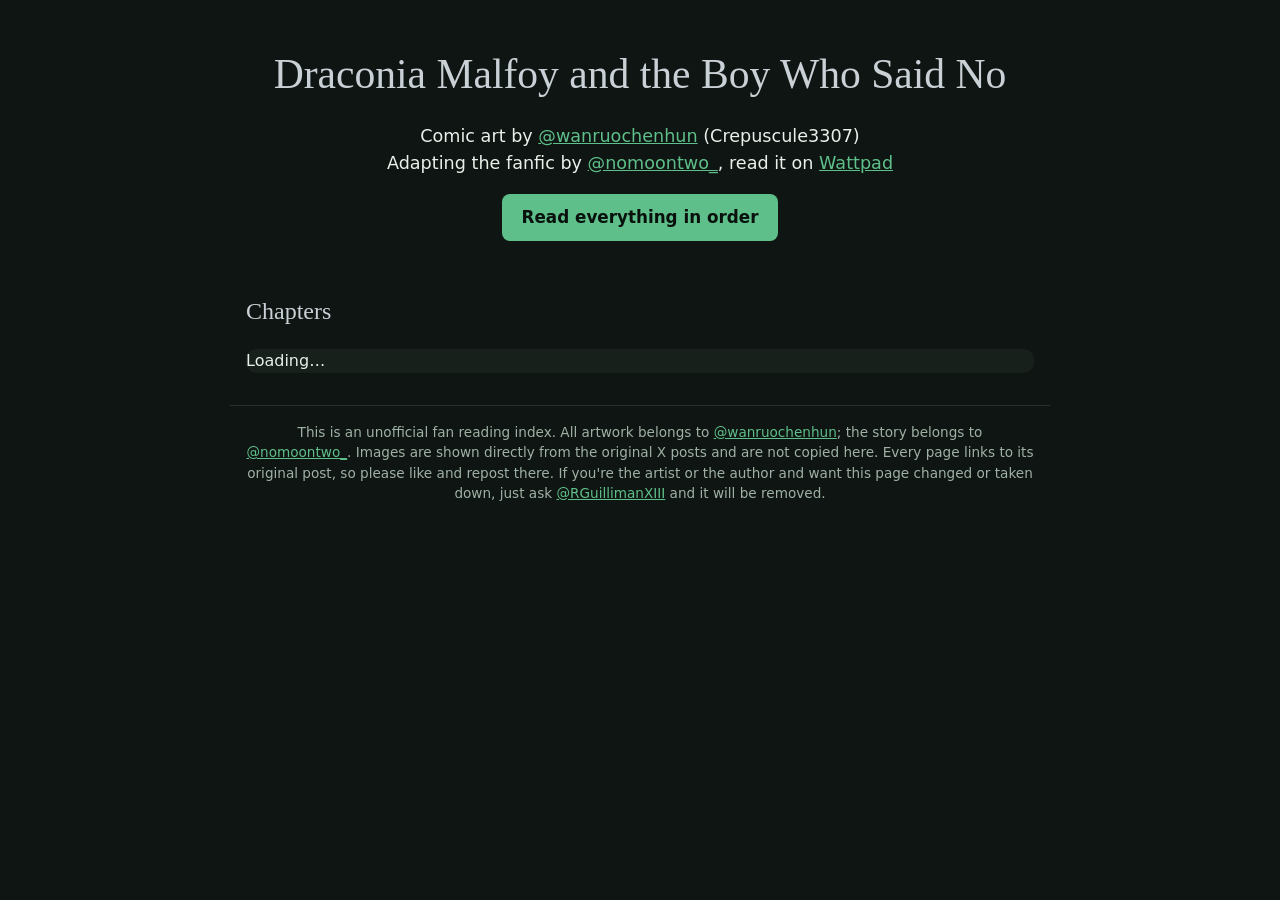
==== index.html @ b7b53769 "Reader pages, styles and script" ====
<!doctype html>
<html lang="en">
<head>
<meta charset="utf-8">
<meta name="viewport" content="width=device-width, initial-scale=1">
<meta name="referrer" content="no-referrer">
<title>Draconia Malfoy and the Boy Who Said No · comic reading order</title>
<meta name="description" content="Unofficial reading index for @wanruochenhun's comic adaptation of Draconia Malfoy and the Boy Who Said No, in story order.">
<link rel="stylesheet" href="assets/style.css">
</head>
<body>
<header class="hero">
  <h1>Draconia Malfoy and the Boy Who Said No</h1>
  <p class="credit">Comic art by <a href="https://x.com/wanruochenhun" target="_blank" rel="noopener">@wanruochenhun</a> (Crepuscule3307)<br>
  Adapting the fanfic by <a href="https://x.com/nomoontwo_" target="_blank" rel="noopener">@nomoontwo_</a>, read it on <a href="https://www.wattpad.com/story/416789252-draconia-malfoy-and-the-boy-who-said-no" target="_blank" rel="noopener">Wattpad</a></p>
  <p><a class="btn primary" href="read.html?all=1">Read everything in order</a></p>
  <p class="meta" id="meta"></p>
</header>
<main>
  <h2>Chapters</h2>
  <ol class="chapters" id="chapters"><li>Loading…</li></ol>
  <section class="notes" id="notes"></section>
</main>
<footer class="foot">
  This is an unofficial fan reading index. All artwork belongs to <a href="https://x.com/wanruochenhun" target="_blank" rel="noopener">@wanruochenhun</a>; the story belongs to <a href="https://x.com/nomoontwo_" target="_blank" rel="noopener">@nomoontwo_</a>. Images are shown directly from the original X posts and are not copied here. Every page links to its original post, so please like and repost there.
  If you're the artist or the author and want this page changed or taken down, just ask <a href="https://x.com/RGuillimanXIII" target="_blank" rel="noopener">@RGuillimanXIII</a> and it will be removed.
</footer>
<script src="assets/app.js"></script>
<script>Draconia.index();</script>
</body>
</html>
---- assets/style.css ----
:root{--bg:#0f1512;--panel:#17201b;--ink:#e9efe9;--muted:#9fb1a5;--accent:#5fbf8a;--silver:#c9d1d6}
*{box-sizing:border-box}
html,body{margin:0;background:var(--bg);color:var(--ink);font:16px/1.5 system-ui,-apple-system,Segoe UI,Roboto,sans-serif}
a{color:var(--accent)}
.hero{max-width:820px;margin:0 auto;padding:2.5rem 1rem 1rem;text-align:center}
.hero h1{font-family:Georgia,serif;font-weight:normal;font-size:clamp(1.7rem,5vw,2.6rem);margin:.2rem 0 .6rem;color:var(--silver)}
.credit{font-size:1.1rem}
.meta{color:var(--muted);font-size:.9rem}
main{max-width:820px;margin:0 auto;padding:0 1rem}
h2{font-family:Georgia,serif;font-weight:normal;color:var(--silver)}
.btn{display:inline-block;padding:.5rem .9rem;border-radius:8px;background:var(--panel);color:var(--ink);text-decoration:none;border:1px solid #2b3a31;cursor:pointer}
.btn.primary{background:var(--accent);color:#08110c;font-weight:600;border:0;font-size:1.05rem;padding:.7rem 1.2rem}
.btn.disabled{opacity:.35;pointer-events:none}
.chapters{list-style:none;padding:0;margin:0}
.chapters li{background:var(--panel);border-radius:10px;margin:.6rem 0}
.chapters a.ch{display:flex;gap:1rem;align-items:center;padding:.8rem 1rem;color:var(--ink);text-decoration:none}
.chapters img{width:56px;height:84px;object-fit:cover;border-radius:6px;background:#222;flex:none}
.chapters .t{font-weight:600}.chapters .s{color:var(--muted);font-size:.9rem}
.chapters li.missing{opacity:.55;padding:.7rem 1rem;font-size:.95rem}
.notes{color:var(--muted);font-size:.9rem;margin:1.5rem 0}
.foot{max-width:820px;margin:2rem auto;padding:1rem;color:var(--muted);font-size:.85rem;border-top:1px solid #26332b;text-align:center}
.bar{position:sticky;top:0;z-index:5;display:flex;align-items:center;gap:.6rem;padding:.5rem .8rem;background:rgba(15,21,18,.94);backdrop-filter:blur(6px);border-bottom:1px solid #26332b}
.bar .home{color:var(--ink);text-decoration:none;white-space:nowrap}
.bar .where{flex:1;text-align:center;font-size:.9rem;color:var(--muted);overflow:hidden;text-overflow:ellipsis;white-space:nowrap}
.bar .navbtns{display:flex;gap:.4rem}
.pages{max-width:900px;padding:0}
.chhead{text-align:center;padding:2rem 1rem 1rem}
.chhead h2{margin:.2rem 0}.chhead .s{color:var(--muted);font-size:.9rem}
figure.pg{margin:0 0 .75rem;scroll-margin-top:52px}
figure.pg img{display:block;width:100%;height:auto;background:#1b241f;min-height:200px}
figure.pg figcaption{font-size:.8rem;color:var(--muted);padding:.25rem .6rem;display:flex;justify-content:space-between}
.bottomnav{display:flex;justify-content:space-between;max-width:900px;margin:1rem auto;padding:0 1rem}
.hint{text-align:center;color:var(--muted);font-size:.8rem}
.loading{text-align:center;padding:3rem}
@media (max-width:520px){.hint{display:none}.bar .where{font-size:.8rem}}
.notes a{word-break:break-all}
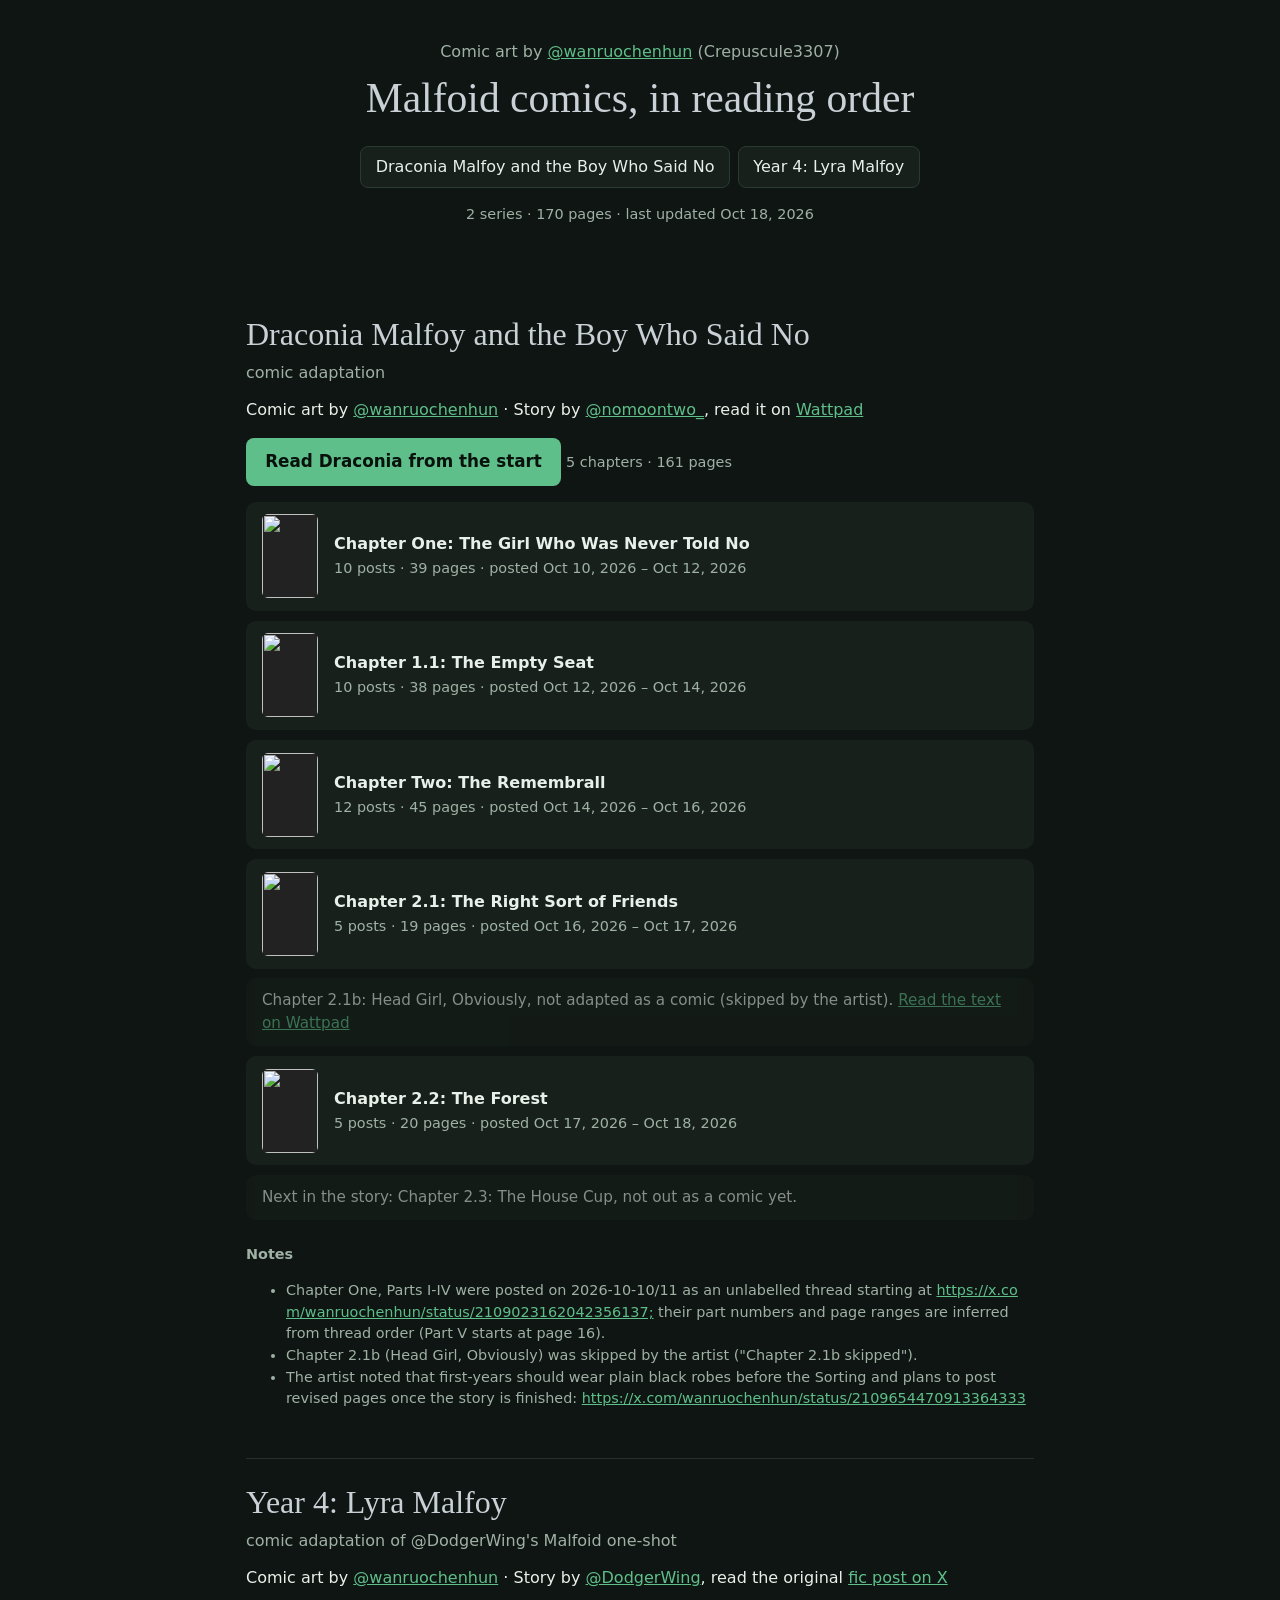
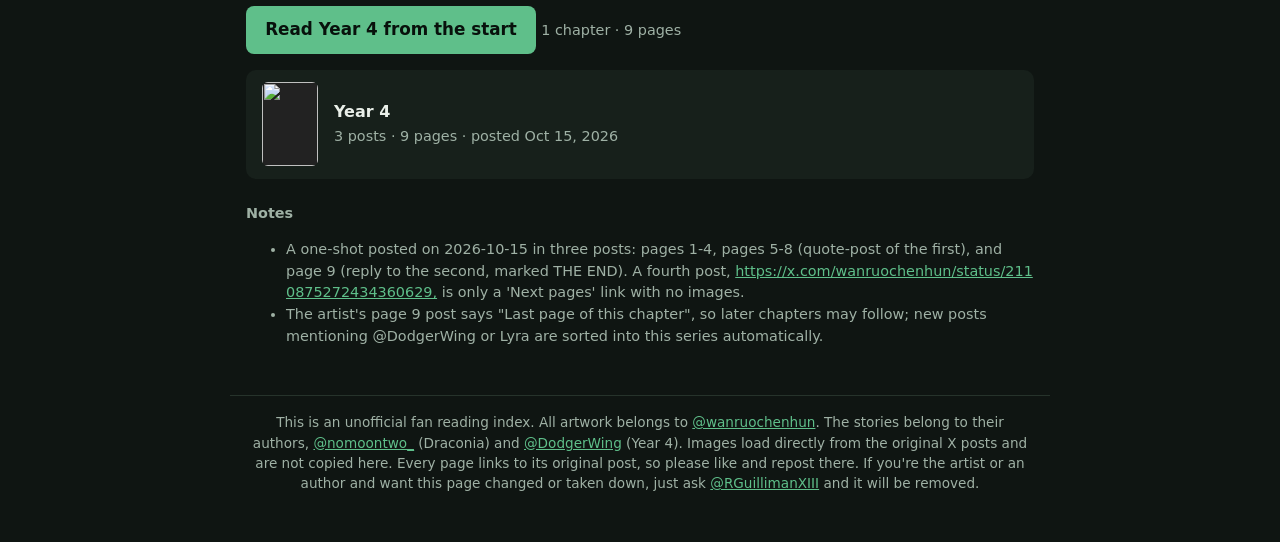
==== commit 94de4bdd: "Index with separate sections per series; reader credits per series" ====
--- a/index.html
+++ b/index.html
@@ -4,26 +4,21 @@
 <meta charset="utf-8">
 <meta name="viewport" content="width=device-width, initial-scale=1">
 <meta name="referrer" content="no-referrer">
-<title>Draconia Malfoy and the Boy Who Said No · comic reading order</title>
-<meta name="description" content="Unofficial reading index for @wanruochenhun's comic adaptation of Draconia Malfoy and the Boy Who Said No, in story order.">
+<title>Draconia Malfoy and the Boy Who Said No, plus Year 4 · @wanruochenhun comics in reading order</title>
+<meta name="description" content="Unofficial reading index for @wanruochenhun's Malfoid comic adaptations: Draconia Malfoy and the Boy Who Said No (by @nomoontwo_) and Year 4: Lyra Malfoy (by @DodgerWing), in story order.">
 <link rel="stylesheet" href="assets/style.css">
 </head>
 <body>
 <header class="hero">
-  <h1>Draconia Malfoy and the Boy Who Said No</h1>
-  <p class="credit">Comic art by <a href="https://x.com/wanruochenhun" target="_blank" rel="noopener">@wanruochenhun</a> (Crepuscule3307)<br>
-  Adapting the fanfic by <a href="https://x.com/nomoontwo_" target="_blank" rel="noopener">@nomoontwo_</a>, read it on <a href="https://www.wattpad.com/story/416789252-draconia-malfoy-and-the-boy-who-said-no" target="_blank" rel="noopener">Wattpad</a></p>
-  <p><a class="btn primary" href="read.html?all=1">Read everything in order</a></p>
+  <p class="kicker">Comic art by <a href="https://x.com/wanruochenhun" target="_blank" rel="noopener">@wanruochenhun</a> (Crepuscule3307)</p>
+  <h1>Malfoid comics, in reading order</h1>
+  <nav class="jump" id="jump"></nav>
   <p class="meta" id="meta"></p>
 </header>
-<main>
-  <h2>Chapters</h2>
-  <ol class="chapters" id="chapters"><li>Loading…</li></ol>
-  <section class="notes" id="notes"></section>
-</main>
+<main id="series"><p>Loading…</p></main>
 <footer class="foot">
-  This is an unofficial fan reading index. All artwork belongs to <a href="https://x.com/wanruochenhun" target="_blank" rel="noopener">@wanruochenhun</a>; the story belongs to <a href="https://x.com/nomoontwo_" target="_blank" rel="noopener">@nomoontwo_</a>. Images are shown directly from the original X posts and are not copied here. Every page links to its original post, so please like and repost there.
-  If you're the artist or the author and want this page changed or taken down, just ask <a href="https://x.com/RGuillimanXIII" target="_blank" rel="noopener">@RGuillimanXIII</a> and it will be removed.
+  This is an unofficial fan reading index. All artwork belongs to <a href="https://x.com/wanruochenhun" target="_blank" rel="noopener">@wanruochenhun</a>. The stories belong to their authors, <a href="https://x.com/nomoontwo_" target="_blank" rel="noopener">@nomoontwo_</a> (Draconia) and <a href="https://x.com/DodgerWing" target="_blank" rel="noopener">@DodgerWing</a> (Year 4). Images load directly from the original X posts and are not copied here. Every page links to its original post, so please like and repost there.
+  If you're the artist or an author and want this page changed or taken down, just ask <a href="https://x.com/RGuillimanXIII" target="_blank" rel="noopener">@RGuillimanXIII</a> and it will be removed.
 </footer>
 <script src="assets/app.js"></script>
 <script>Draconia.index();</script>
--- a/assets/style.css
+++ b/assets/style.css
@@ -34,3 +34,10 @@
 .loading{text-align:center;padding:3rem}
 @media (max-width:520px){.hint{display:none}.bar .where{font-size:.8rem}}
 .notes a{word-break:break-all}
+.kicker{color:var(--muted);margin:0}
+.jump{display:flex;flex-wrap:wrap;gap:.5rem;justify-content:center;margin:1rem 0}
+section.series{margin:2.2rem 0 3rem;padding-top:1rem;border-top:1px solid #26332b}
+section.series:first-child{border-top:0}
+section.series h2{font-size:clamp(1.4rem,4vw,2rem);margin:.2rem 0}
+section.series .sub{color:var(--muted);margin:.2rem 0 .8rem}
+section.series .credit{font-size:1rem;margin:.3rem 0 1rem}
